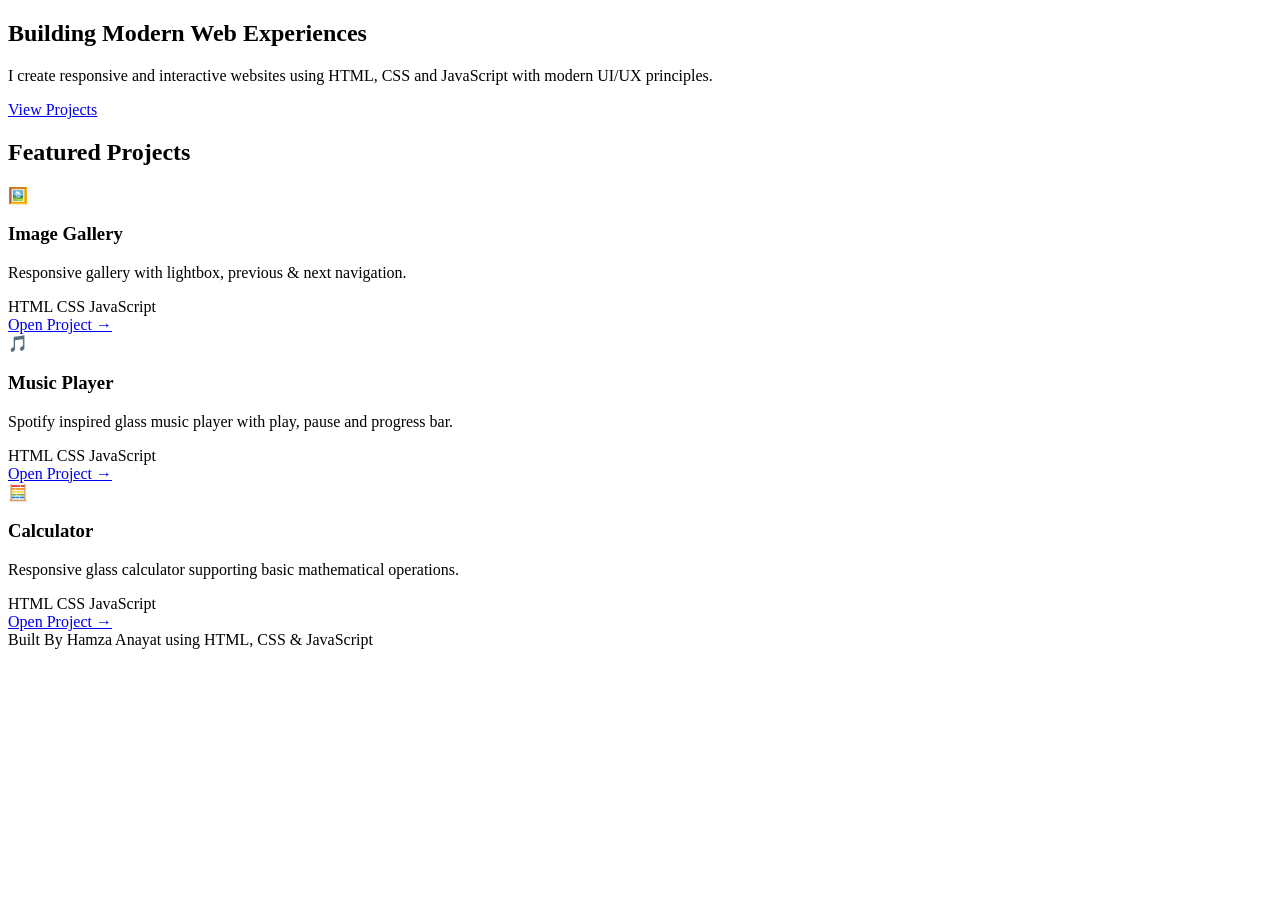
==== index.html @ ff443fd4 "Create index.html" ====
<!DOCTYPE html>
<html lang="en">

<head>

    <meta charset="UTF-8">
    <meta name="viewport" content="width=device-width, initial-scale=1.0">

    <title>Portfolio</title>

    <!-- Google Font -->

    <link rel="preconnect" href="https://fonts.googleapis.com">

    <link rel="preconnect" href="https://fonts.gstatic.com" crossorigin>

    <link href="https://fonts.googleapis.com/css2?family=Poppins:wght@300;400;500;600;700&display=swap"
        rel="stylesheet">

    <!-- Font Awesome -->

    <link rel="stylesheet"
        href="https://cdnjs.cloudflare.com/ajax/libs/font-awesome/6.6.0/css/all.min.css">

    <!-- CSS -->

    <link rel="stylesheet" href="style.css">

</head>

<body>


    <section id="home" class="hero">

        <div class="hero-content">

            <h1>
                Building Modern
                <span>Web Experiences</span>
            </h1>

            <p>

                I create responsive and interactive websites using
                HTML, CSS and JavaScript with modern UI/UX principles.

            </p>

            <div class="buttons">

                <a href="#projects" class="btn">
                    View Projects
                </a>

            </div>

        </div>

    </section>

    <section id="projects">

        <h2 class="section-title">

            Featured Projects

        </h2>

        <div class="project-grid">

            <!-- Card -->

            <div class="card">

                <div class="icon">

                    🖼️

                </div>

                <h3>Image Gallery</h3>

                <p>

                    Responsive gallery with lightbox,
                    previous & next navigation.

                </p>

                <div class="tags">

                    <span>HTML</span>

                    <span>CSS</span>

                    <span>JavaScript</span>

                </div>

                <a href="Image-Gallery/index.html">

                    Open Project →

                </a>

            </div>

            <!-- Card -->

            <div class="card">

                <div class="icon">

                    🎵

                </div>

                <h3>Music Player</h3>

                <p>

                    Spotify inspired glass music player with
                    play, pause and progress bar.

                </p>

                <div class="tags">

                    <span>HTML</span>

                    <span>CSS</span>

                    <span>JavaScript</span>

                </div>

                <a href="Music-Player/index.html">

                    Open Project →

                </a>

            </div>

            <!-- Card -->

            <div class="card">

                <div class="icon">

                    🧮

                </div>

                <h3>Calculator</h3>

                <p>

                    Responsive glass calculator supporting
                    basic mathematical operations.

                </p>

                <div class="tags">

                    <span>HTML</span>

                    <span>CSS</span>

                    <span>JavaScript</span>

                </div>

                <a href="Calculator/index.html">

                    Open Project →

                </a>

            </div>

        </div>

    </section>
  
    <footer>

         Built By Hamza Anayat using HTML, CSS & JavaScript

    </footer>
</body>

</html>
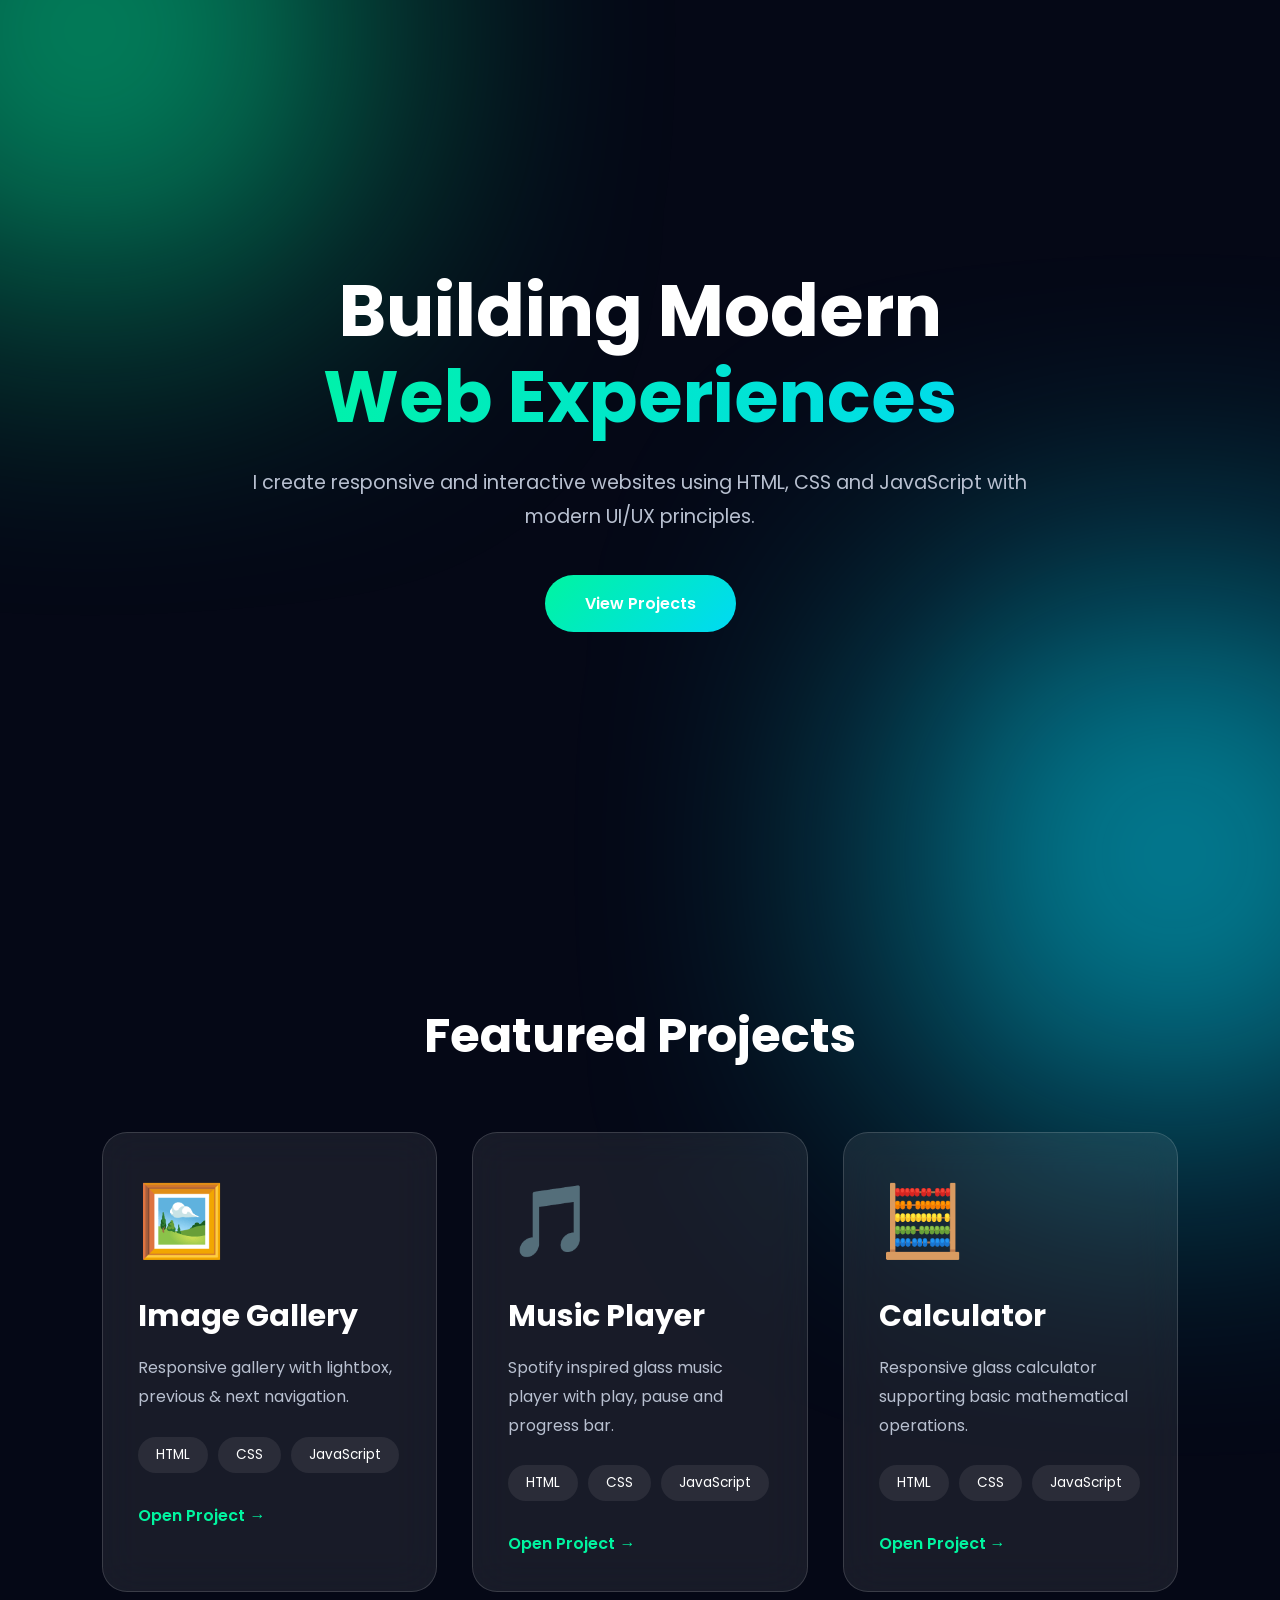
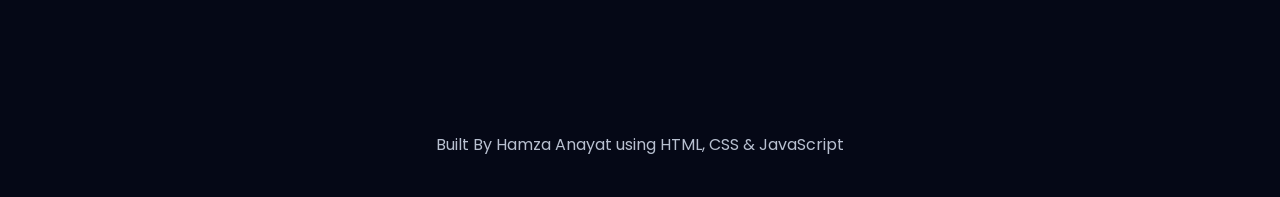
==== commit 4d2a21c2: "Update index.html" ====
--- a/index.html
+++ b/index.html
@@ -98,7 +98,7 @@
 
                 </div>
 
-                <a href="Image-Gallery/index.html">
+                <a href="Image.html">
 
                     Open Project →
 
@@ -135,7 +135,7 @@
 
                 </div>
 
-                <a href="Music-Player/index.html">
+                <a href="music.html">
 
                     Open Project →
 
@@ -172,7 +172,7 @@
 
                 </div>
 
-                <a href="Calculator/index.html">
+                <a href="calculator.html">
 
                     Open Project →
 
--- a/style.css
+++ b/style.css
@@ -0,0 +1,334 @@
+
+
+@import url('https://fonts.googleapis.com/css2?family=Poppins:wght@300;400;500;600;700&display=swap');
+
+:root{
+    --primary:#00F5A0;
+    --secondary:#00D9F5;
+    --dark:#050816;
+    --card:rgba(255,255,255,.08);
+    --border:rgba(255,255,255,.15);
+    --text:#ffffff;
+    --text-light:#B8C0D0;
+}
+
+*{
+    margin:0;
+    padding:0;
+    box-sizing:border-box;
+    font-family:"Poppins",sans-serif;
+    scroll-behavior:smooth;
+}
+
+body{
+    background:#050816;
+    color:var(--text);
+    overflow-x:hidden;
+    position:relative;
+}
+
+
+
+body::before,
+body::after{
+    content:"";
+    position:fixed;
+    border-radius:50%;
+    filter:blur(150px);
+    z-index:-1;
+}
+
+body::before{
+    width:420px;
+    height:420px;
+    background:#00F5A0;
+    top:-180px;
+    left:-120px;
+    animation:float1 10s ease-in-out infinite alternate;
+}
+
+body::after{
+    width:450px;
+    height:450px;
+    background:#00D9F5;
+    bottom:-180px;
+    right:-120px;
+    animation:float2 12s ease-in-out infinite alternate;
+}
+
+@keyframes float1{
+    to{
+        transform:translate(100px,70px);
+    }
+}
+
+@keyframes float2{
+    to{
+        transform:translate(-80px,-60px);
+    }
+}
+
+
+
+.hero{
+    min-height:100vh;
+    display:flex;
+    justify-content:center;
+    align-items:center;
+    text-align:center;
+    padding:40px 20px;
+}
+
+.hero-content{
+    max-width:850px;
+}
+
+.hero h1{
+    font-size:4.5rem;
+    line-height:1.2;
+    margin-bottom:25px;
+    font-weight:700;
+}
+
+.hero h1 span{
+    display:block;
+    background:linear-gradient(90deg,#00F5A0,#00D9F5);
+    -webkit-background-clip:text;
+    -webkit-text-fill-color:transparent;
+}
+
+.hero p{
+    font-size:1.2rem;
+    color:var(--text-light);
+    line-height:1.8;
+    margin-bottom:40px;
+}
+
+
+
+.buttons{
+    display:flex;
+    justify-content:center;
+}
+
+.btn{
+    text-decoration:none;
+    padding:16px 40px;
+    border-radius:50px;
+    background:linear-gradient(135deg,#00F5A0,#00D9F5);
+    color:white;
+    font-weight:600;
+    transition:.35s;
+}
+
+.btn:hover{
+    transform:translateY(-6px);
+    box-shadow:0 0 35px rgba(0,245,160,.45);
+}
+
+
+
+section{
+    padding:100px 8%;
+}
+
+.section-title{
+    text-align:center;
+    font-size:3rem;
+    margin-bottom:60px;
+}
+
+
+
+
+.project-grid{
+
+    display:grid;
+
+    grid-template-columns:repeat(auto-fit,minmax(320px,1fr));
+
+    gap:35px;
+
+}
+
+.card{
+
+    background:var(--card);
+
+    backdrop-filter:blur(20px);
+
+    border:1px solid var(--border);
+
+    border-radius:25px;
+
+    padding:35px;
+
+    transition:.35s;
+
+}
+
+.card:hover{
+
+    transform:translateY(-12px);
+
+    border-color:#00F5A0;
+
+    box-shadow:
+    0 20px 45px rgba(0,0,0,.45),
+    0 0 35px rgba(0,245,160,.18);
+
+}
+
+.icon{
+
+    font-size:70px;
+
+    margin-bottom:20px;
+
+}
+
+.card h3{
+
+    font-size:30px;
+
+    margin-bottom:15px;
+
+}
+
+.card p{
+
+    color:var(--text-light);
+
+    line-height:1.8;
+
+    margin-bottom:25px;
+
+}
+
+.tags{
+
+    display:flex;
+
+    gap:10px;
+
+    flex-wrap:wrap;
+
+    margin-bottom:30px;
+
+}
+
+.tags span{
+
+    padding:8px 18px;
+
+    border-radius:40px;
+
+    background:rgba(255,255,255,.08);
+
+    font-size:.85rem;
+
+}
+
+.card a{
+
+    color:#00F5A0;
+
+    text-decoration:none;
+
+    font-weight:600;
+
+    transition:.3s;
+
+}
+
+.card a:hover{
+
+    letter-spacing:1px;
+
+}
+
+
+footer{
+
+    text-align:center;
+
+    padding:40px;
+
+    color:var(--text-light);
+
+}
+
+
+@media(max-width:992px){
+
+.hero h1{
+
+font-size:3.5rem;
+
+}
+
+}
+
+@media(max-width:768px){
+
+.hero h1{
+
+font-size:2.8rem;
+
+}
+
+.hero p{
+
+font-size:1rem;
+
+}
+
+.section-title{
+
+font-size:2.3rem;
+
+}
+
+.project-grid{
+
+grid-template-columns:1fr;
+
+}
+
+}
+
+@media(max-width:480px){
+
+.hero{
+
+padding-top:80px;
+
+}
+
+.hero h1{
+
+font-size:2.2rem;
+
+}
+
+.btn{
+
+width:100%;
+
+text-align:center;
+
+}
+
+.card{
+
+padding:25px;
+
+}
+
+.icon{
+
+font-size:55px;
+
+}
+
+}
